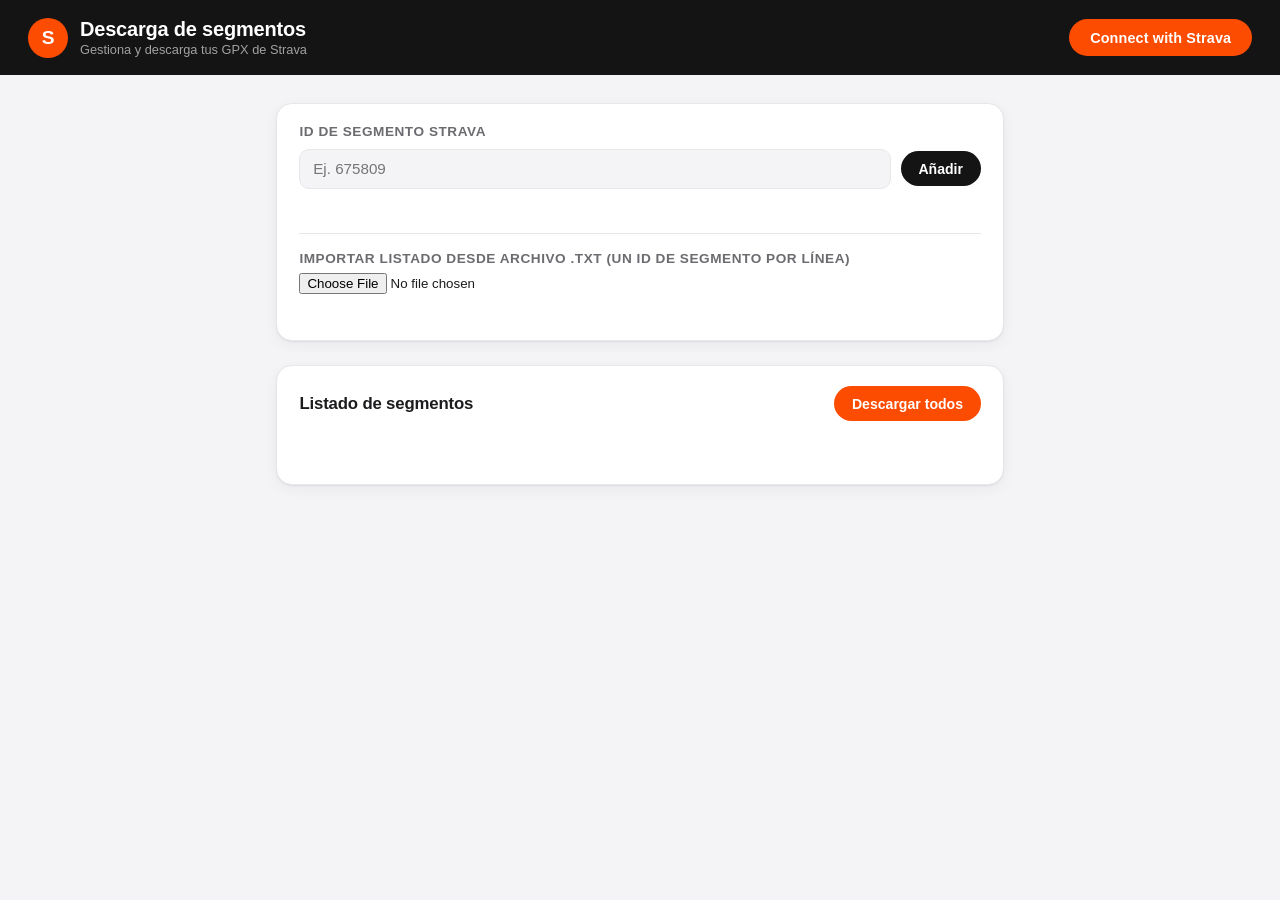
==== index.html @ c2218127 "Add files via upload" ====
<!DOCTYPE html>
<html lang="es">
<head>
  <meta charset="UTF-8">
  <meta name="viewport" content="width=device-width, initial-scale=1.0">
  <title>Descarga de segmentos Strava</title>
  <link rel="stylesheet" href="css/styles.css">
</head>
<body>
  <header class="app-header">
    <div class="brand">
      <span class="brand-mark">S</span>
      <div class="brand-text">
        <h1>Descarga de segmentos</h1>
        <p class="brand-subtitle">Gestiona y descarga tus GPX de Strava</p>
      </div>
    </div>
    <a
      class="strava-connect-banner"
      href="https://www.strava.com/oauth/authorize?client_id=13731&response_type=code&redirect_uri=https://www.doogal.co.uk/StravaCompleteAuthenticate&approval_prompt=force&scope=read,read_all,profile:write"
      rel="noopener noreferrer"
    >
      Connect with Strava
    </a>
  </header>

  <main>
    <section class="add-segment-section" aria-label="Añadir segmento">
      <form id="add-segment-form">
        <label for="segment-id-input">ID de segmento Strava</label>
        <input
          type="text"
          id="segment-id-input"
          name="segmentId"
          placeholder="Ej. 675809"
          autocomplete="off"
        >
        <button type="submit">Añadir</button>
      </form>
      <p id="form-message" class="message" role="alert" aria-live="polite"></p>

      <div class="import-segments">
        <label for="segment-file-input">Importar listado desde archivo .txt (un ID de segmento por línea)</label>
        <input type="file" id="segment-file-input" accept=".txt,text/plain">
      </div>
      <p id="import-message" class="message" role="alert" aria-live="polite"></p>
    </section>

    <section class="segment-list-section" aria-label="Listado de segmentos">
      <div class="segment-list-header">
        <h2>Listado de segmentos</h2>
        <button type="button" id="download-all-btn">Descargar todos</button>
      </div>
      <p id="list-message" class="message" role="alert" aria-live="polite"></p>
      <ul id="segment-list" class="segment-list"></ul>
    </section>
  </main>

  <script src="js/app.js"></script>
</body>
</html>
---- css/styles.css ----
:root {
  --strava-orange: #fc4c02;
  --strava-orange-dark: #e34400;
  --strava-black: #141414;
  --strava-charcoal: #242428;
  --color-error: #c23b22;
  --color-success: #1a8a4a;
  --color-border: #e7e7ea;
  --color-surface: #ffffff;
  --color-bg: #f4f4f6;
  --color-text: #1c1c1e;
  --color-text-muted: #6b6b70;
  --radius-md: 10px;
  --radius-lg: 16px;
  --shadow-card: 0 1px 2px rgba(20, 20, 20, 0.06), 0 4px 14px rgba(20, 20, 20, 0.05);
}

* {
  box-sizing: border-box;
}

body {
  margin: 0;
  font-family: -apple-system, BlinkMacSystemFont, "Segoe UI", Roboto, Helvetica, Arial, sans-serif;
  background: var(--color-bg);
  color: var(--color-text);
}

.app-header {
  display: flex;
  align-items: center;
  justify-content: space-between;
  flex-wrap: wrap;
  gap: 1rem;
  padding: 1.1rem 1.75rem;
  background: var(--strava-black);
  color: #fff;
}

.brand {
  display: flex;
  align-items: center;
  gap: 0.75rem;
}

.brand-mark {
  display: inline-flex;
  align-items: center;
  justify-content: center;
  width: 2.5rem;
  height: 2.5rem;
  border-radius: 50%;
  background: var(--strava-orange);
  color: #fff;
  font-weight: 800;
  font-size: 1.2rem;
  letter-spacing: -0.02em;
}

.brand-text h1 {
  font-size: 1.25rem;
  margin: 0;
  font-weight: 800;
  letter-spacing: -0.01em;
}

.brand-subtitle {
  margin: 0.1rem 0 0;
  font-size: 0.8rem;
  color: rgba(255, 255, 255, 0.6);
}

.strava-connect-banner {
  display: inline-flex;
  align-items: center;
  padding: 0.65rem 1.3rem;
  background: var(--strava-orange);
  color: #fff;
  text-decoration: none;
  font-weight: 700;
  font-size: 0.9rem;
  border-radius: 999px;
  letter-spacing: 0.01em;
  transition: background-color 0.15s ease, transform 0.15s ease;
}

.strava-connect-banner:hover {
  background: var(--strava-orange-dark);
  transform: translateY(-1px);
}

main {
  max-width: 760px;
  margin: 1.75rem auto;
  padding: 0 1rem;
}

.add-segment-section,
.segment-list-section {
  background: var(--color-surface);
  border: 1px solid var(--color-border);
  border-radius: var(--radius-lg);
  padding: 1.25rem 1.4rem;
  margin-bottom: 1.5rem;
  box-shadow: var(--shadow-card);
}

#add-segment-form {
  display: flex;
  gap: 0.6rem;
  align-items: center;
  flex-wrap: wrap;
}

#add-segment-form label {
  flex-basis: 100%;
  font-weight: 700;
  font-size: 0.85rem;
  text-transform: uppercase;
  letter-spacing: 0.04em;
  color: var(--color-text-muted);
}

#add-segment-form input {
  flex: 1;
  padding: 0.65rem 0.8rem;
  border: 1px solid var(--color-border);
  border-radius: var(--radius-md);
  font-size: 0.95rem;
  background: var(--color-bg);
}

#add-segment-form input:focus {
  outline: none;
  border-color: var(--strava-orange);
  box-shadow: 0 0 0 3px rgba(252, 76, 2, 0.15);
}

.import-segments {
  margin-top: 1.1rem;
  padding-top: 1.1rem;
  border-top: 1px solid var(--color-border);
  display: flex;
  flex-direction: column;
  gap: 0.4rem;
}

.import-segments label {
  font-weight: 700;
  font-size: 0.85rem;
  text-transform: uppercase;
  letter-spacing: 0.04em;
  color: var(--color-text-muted);
}

button {
  padding: 0.6rem 1.1rem;
  border: none;
  border-radius: 999px;
  background: var(--strava-black);
  color: #fff;
  font-weight: 700;
  font-size: 0.88rem;
  cursor: pointer;
  transition: background-color 0.15s ease, transform 0.15s ease;
}

button:hover {
  background: #000;
  transform: translateY(-1px);
}

#download-all-btn {
  background: var(--strava-orange);
}

#download-all-btn:hover {
  background: var(--strava-orange-dark);
}

.segment-list-header {
  display: flex;
  justify-content: space-between;
  align-items: center;
  flex-wrap: wrap;
  gap: 0.5rem;
}

.segment-list-header h2 {
  font-size: 1.05rem;
  font-weight: 800;
  margin: 0;
  letter-spacing: -0.01em;
}

.message {
  min-height: 1.2em;
  font-size: 0.88rem;
  margin: 0.6rem 0 0;
  font-weight: 600;
}

.message.error {
  color: var(--color-error);
}

.message.success {
  color: var(--color-success);
}

.segment-list {
  list-style: none;
  margin: 1rem 0 0;
  padding: 0;
  display: flex;
  flex-direction: column;
  gap: 0.6rem;
}

.segment-item {
  display: grid;
  grid-template-columns: minmax(0, 1fr) auto;
  align-items: center;
  column-gap: 0.6rem;
  row-gap: 0.3rem;
  padding: 0.75rem 0.9rem;
  border: 1px solid var(--color-border);
  border-radius: var(--radius-md);
  background: var(--color-bg);
  transition: border-color 0.15s ease, background-color 0.15s ease;
}

.segment-item:hover {
  border-color: var(--strava-orange);
  background: #fff;
}

.segment-item .segment-info {
  grid-column: 1;
  grid-row: 1;
  display: flex;
  align-items: center;
  gap: 0.6rem;
  min-width: 0;
}

.segment-item .segment-badge {
  flex-shrink: 0;
  display: inline-flex;
  align-items: center;
  padding: 0.25rem 0.6rem;
  border-radius: 999px;
  background: rgba(252, 76, 2, 0.1);
  color: var(--strava-orange-dark);
  font-weight: 800;
  font-size: 0.8rem;
  font-variant-numeric: tabular-nums;
}

.segment-item .segment-label {
  display: block;
  min-width: 0;
  font-weight: 600;
  font-size: 0.95rem;
  color: var(--color-text);
  overflow: hidden;
  text-overflow: ellipsis;
  white-space: nowrap;
}

.segment-item .segment-actions {
  grid-column: 2;
  grid-row: 1;
  display: flex;
  flex-shrink: 0;
  gap: 0.5rem;
}

.segment-item .segment-error {
  grid-column: 1 / -1;
  grid-row: 2;
  color: var(--color-error);
  font-size: 0.82rem;
  font-weight: 600;
}

.segment-item .remove-btn {
  background: transparent;
  color: var(--color-text-muted);
  border: 1px solid var(--color-border);
}

.segment-item .remove-btn:hover {
  background: var(--color-border);
  color: var(--color-text);
}
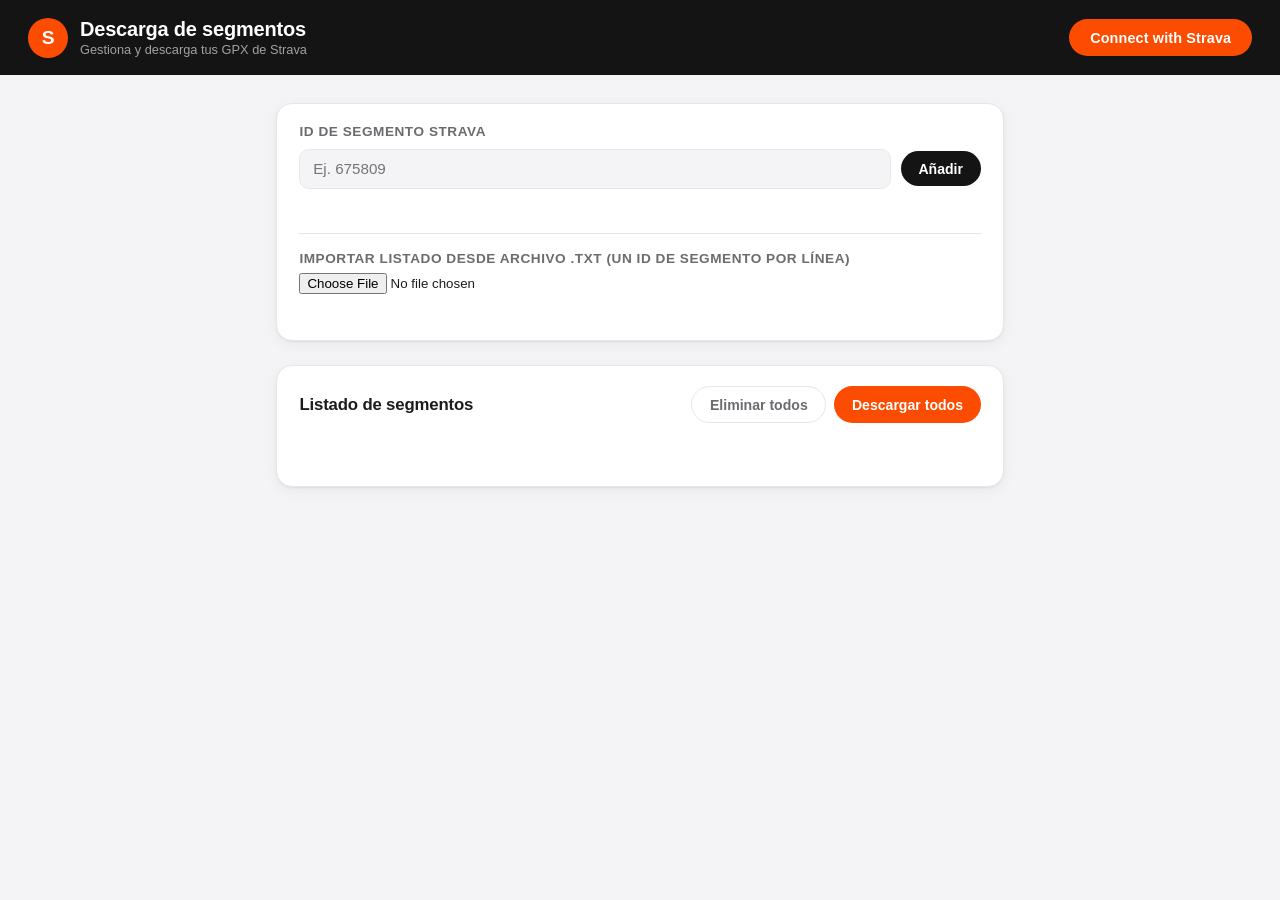
==== commit 530aee7c: "Add files via upload Update CORS" ====
--- a/index.html
+++ b/index.html
@@ -18,6 +18,7 @@
     <a
       class="strava-connect-banner"
       href="https://www.strava.com/oauth/authorize?client_id=13731&response_type=code&redirect_uri=https://www.doogal.co.uk/StravaCompleteAuthenticate&approval_prompt=force&scope=read,read_all,profile:write"
+      target="_blank"
       rel="noopener noreferrer"
     >
       Connect with Strava
@@ -49,7 +50,10 @@
     <section class="segment-list-section" aria-label="Listado de segmentos">
       <div class="segment-list-header">
         <h2>Listado de segmentos</h2>
-        <button type="button" id="download-all-btn">Descargar todos</button>
+        <div class="segment-list-header-actions">
+          <button type="button" id="remove-all-btn" class="secondary-btn">Eliminar todos</button>
+          <button type="button" id="download-all-btn">Descargar todos</button>
+        </div>
       </div>
       <p id="list-message" class="message" role="alert" aria-live="polite"></p>
       <ul id="segment-list" class="segment-list"></ul>
--- a/css/styles.css
+++ b/css/styles.css
@@ -186,6 +186,22 @@
   gap: 0.5rem;
 }
 
+.segment-list-header-actions {
+  display: flex;
+  gap: 0.5rem;
+}
+
+.secondary-btn {
+  background: transparent;
+  color: var(--color-text-muted);
+  border: 1px solid var(--color-border);
+}
+
+.secondary-btn:hover {
+  background: var(--color-border);
+  color: var(--color-text);
+}
+
 .segment-list-header h2 {
   font-size: 1.05rem;
   font-weight: 800;
@@ -276,12 +292,19 @@
   gap: 0.5rem;
 }
 
-.segment-item .segment-error {
+.segment-item .segment-note {
   grid-column: 1 / -1;
   grid-row: 2;
-  color: var(--color-error);
   font-size: 0.82rem;
   font-weight: 600;
+}
+
+.segment-item .segment-note.error {
+  color: var(--color-error);
+}
+
+.segment-item .segment-note.info {
+  color: var(--color-text-muted);
 }
 
 .segment-item .remove-btn {
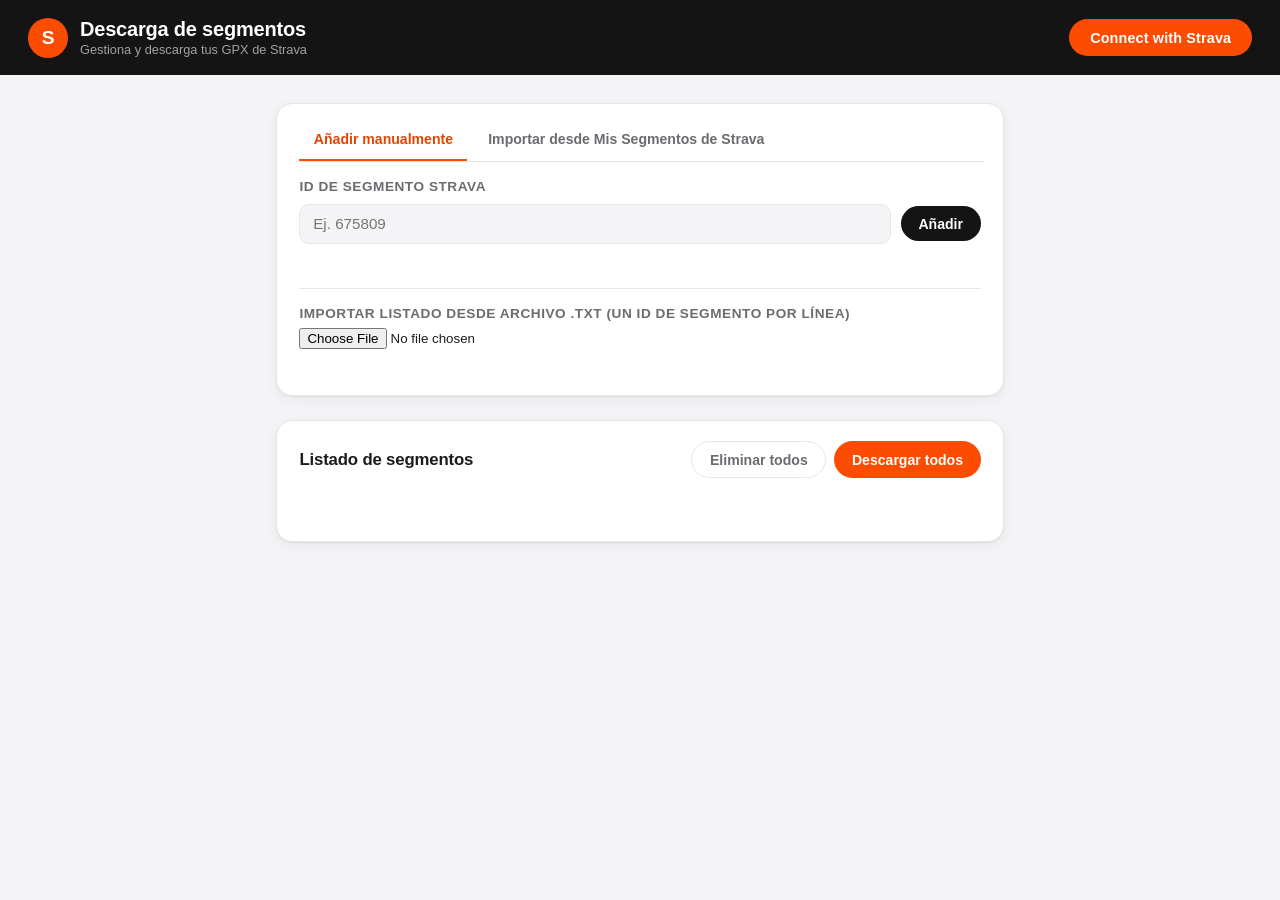
==== commit 591db422: "Añadida pestaña para cargar segmentos desde el html" ====
--- a/index.html
+++ b/index.html
@@ -27,24 +27,67 @@
 
   <main>
     <section class="add-segment-section" aria-label="Añadir segmento">
-      <form id="add-segment-form">
-        <label for="segment-id-input">ID de segmento Strava</label>
-        <input
-          type="text"
-          id="segment-id-input"
-          name="segmentId"
-          placeholder="Ej. 675809"
-          autocomplete="off"
-        >
-        <button type="submit">Añadir</button>
-      </form>
-      <p id="form-message" class="message" role="alert" aria-live="polite"></p>
+      <div class="tabs" role="tablist" aria-label="Formas de añadir segmentos">
+        <button type="button" id="tab-manual" class="tab-btn is-active" role="tab" aria-selected="true" aria-controls="tabpanel-manual">
+          Añadir manualmente
+        </button>
+        <button type="button" id="tab-starred" class="tab-btn" role="tab" aria-selected="false" aria-controls="tabpanel-starred" tabindex="-1">
+          Importar desde Mis Segmentos de Strava
+        </button>
+      </div>
 
-      <div class="import-segments">
-        <label for="segment-file-input">Importar listado desde archivo .txt (un ID de segmento por línea)</label>
-        <input type="file" id="segment-file-input" accept=".txt,text/plain">
+      <div id="tabpanel-manual" class="tabpanel" role="tabpanel" aria-labelledby="tab-manual">
+        <form id="add-segment-form">
+          <label for="segment-id-input">ID de segmento Strava</label>
+          <input
+            type="text"
+            id="segment-id-input"
+            name="segmentId"
+            placeholder="Ej. 675809"
+            autocomplete="off"
+          >
+          <button type="submit">Añadir</button>
+        </form>
+        <p id="form-message" class="message" role="alert" aria-live="polite"></p>
+
+        <div class="import-segments">
+          <label for="segment-file-input">Importar listado desde archivo .txt (un ID de segmento por línea)</label>
+          <input type="file" id="segment-file-input" accept=".txt,text/plain">
+        </div>
+        <p id="import-message" class="message" role="alert" aria-live="polite"></p>
       </div>
-      <p id="import-message" class="message" role="alert" aria-live="polite"></p>
+
+      <div id="tabpanel-starred" class="tabpanel" role="tabpanel" aria-labelledby="tab-starred" hidden>
+        <div class="import-starred-segments">
+          <div class="import-starred-segments-header">
+            <label for="starred-html-input">Importar desde Mis Segmentos de Strava</label>
+            <a
+              id="open-starred-segments-btn"
+              class="secondary-btn"
+              href="https://www.strava.com/athlete/segments/starred"
+              target="_blank"
+              rel="noopener noreferrer"
+            >
+              Importar desde Mis Segmentos de Strava
+            </a>
+          </div>
+          <p class="hint-text">
+            Abre la página de tus segmentos favoritos en Strava, copia su código HTML (Ver código fuente de la página o
+            Guardar página como) y pégalo aquí. Repite el proceso por cada página (si hay varias) antes de confirmar.
+          </p>
+          <textarea
+            id="starred-html-input"
+            rows="4"
+            placeholder="Pega aquí el HTML de la página de segmentos favoritos de Strava"
+          ></textarea>
+          <div class="import-starred-segments-actions">
+            <button type="button" id="add-starred-html-btn" class="secondary-btn">Añadir HTML pegado</button>
+            <button type="button" id="confirm-starred-import-btn">Confirmar importación</button>
+          </div>
+          <p id="starred-import-pending-message" class="message" role="status" aria-live="polite"></p>
+        </div>
+        <p id="starred-import-message" class="message" role="alert" aria-live="polite"></p>
+      </div>
     </section>
 
     <section class="segment-list-section" aria-label="Listado de segmentos">
--- a/css/styles.css
+++ b/css/styles.css
@@ -105,6 +105,41 @@
   box-shadow: var(--shadow-card);
 }
 
+.tabs {
+  display: flex;
+  gap: 0.4rem;
+  border-bottom: 1px solid var(--color-border);
+  margin: -0.25rem -0.2rem 1.1rem;
+  padding: 0 0.2rem;
+}
+
+.tab-btn {
+  background: transparent;
+  color: var(--color-text-muted);
+  border: none;
+  border-radius: 0;
+  padding: 0.7rem 0.9rem;
+  font-weight: 700;
+  font-size: 0.88rem;
+  border-bottom: 2px solid transparent;
+  transform: none;
+}
+
+.tab-btn:hover {
+  background: transparent;
+  color: var(--color-text);
+  transform: none;
+}
+
+.tab-btn.is-active {
+  color: var(--strava-orange-dark);
+  border-bottom-color: var(--strava-orange);
+}
+
+.tabpanel[hidden] {
+  display: none;
+}
+
 #add-segment-form {
   display: flex;
   gap: 0.6rem;
@@ -151,6 +186,71 @@
   text-transform: uppercase;
   letter-spacing: 0.04em;
   color: var(--color-text-muted);
+}
+
+.import-starred-segments {
+  display: flex;
+  flex-direction: column;
+  gap: 0.6rem;
+}
+
+.import-starred-segments-header {
+  display: flex;
+  align-items: center;
+  justify-content: space-between;
+  flex-wrap: wrap;
+  gap: 0.5rem;
+}
+
+.import-starred-segments-header label {
+  font-weight: 700;
+  font-size: 0.85rem;
+  text-transform: uppercase;
+  letter-spacing: 0.04em;
+  color: var(--color-text-muted);
+}
+
+.import-starred-segments .hint-text {
+  margin: 0;
+  font-size: 0.82rem;
+  color: var(--color-text-muted);
+}
+
+.import-starred-segments-header a.secondary-btn {
+  padding: 0.6rem 1.1rem;
+  border-radius: 999px;
+  font-weight: 700;
+  font-size: 0.88rem;
+  text-decoration: none;
+  cursor: pointer;
+  transition: background-color 0.15s ease, transform 0.15s ease;
+}
+
+.import-starred-segments-header a.secondary-btn:hover {
+  transform: translateY(-1px);
+}
+
+.import-starred-segments textarea {
+  width: 100%;
+  padding: 0.65rem 0.8rem;
+  border: 1px solid var(--color-border);
+  border-radius: var(--radius-md);
+  font-size: 0.85rem;
+  font-family: inherit;
+  background: var(--color-bg);
+  resize: vertical;
+}
+
+.import-starred-segments textarea:focus {
+  outline: none;
+  border-color: var(--strava-orange);
+  box-shadow: 0 0 0 3px rgba(252, 76, 2, 0.15);
+}
+
+.import-starred-segments-actions {
+  display: flex;
+  gap: 0.6rem;
+  flex-wrap: wrap;
 }
 
 button {
@@ -258,6 +358,16 @@
   align-items: center;
   gap: 0.6rem;
   min-width: 0;
+}
+
+.segment-item .segment-position {
+  flex-shrink: 0;
+  color: var(--color-text-muted);
+  font-weight: 700;
+  font-size: 0.85rem;
+  font-variant-numeric: tabular-nums;
+  min-width: 1.4em;
+  text-align: right;
 }
 
 .segment-item .segment-badge {
@@ -271,6 +381,20 @@
   font-weight: 800;
   font-size: 0.8rem;
   font-variant-numeric: tabular-nums;
+  text-decoration: none;
+  cursor: pointer;
+}
+
+.segment-item .segment-badge:hover {
+  background: rgba(252, 76, 2, 0.2);
+  text-decoration: underline;
+}
+
+.segment-item .segment-text {
+  display: flex;
+  flex-direction: column;
+  min-width: 0;
+  gap: 0.1rem;
 }
 
 .segment-item .segment-label {
@@ -284,6 +408,41 @@
   white-space: nowrap;
 }
 
+.segment-item .segment-description {
+  display: block;
+  min-width: 0;
+  font-weight: 500;
+  font-size: 0.78rem;
+  color: var(--color-text-muted);
+  overflow: hidden;
+  text-overflow: ellipsis;
+  white-space: nowrap;
+}
+
+.segment-item .segment-description.segment-description-loading {
+  display: inline-flex;
+  align-items: center;
+  gap: 0.35rem;
+  font-style: italic;
+}
+
+.segment-item .segment-description.segment-description-loading::before {
+  content: '';
+  flex-shrink: 0;
+  width: 0.6rem;
+  height: 0.6rem;
+  border-radius: 50%;
+  border: 2px solid var(--color-border);
+  border-top-color: var(--strava-orange);
+  animation: segment-description-spin 0.6s linear infinite;
+}
+
+@keyframes segment-description-spin {
+  to {
+    transform: rotate(360deg);
+  }
+}
+
 .segment-item .segment-actions {
   grid-column: 2;
   grid-row: 1;
